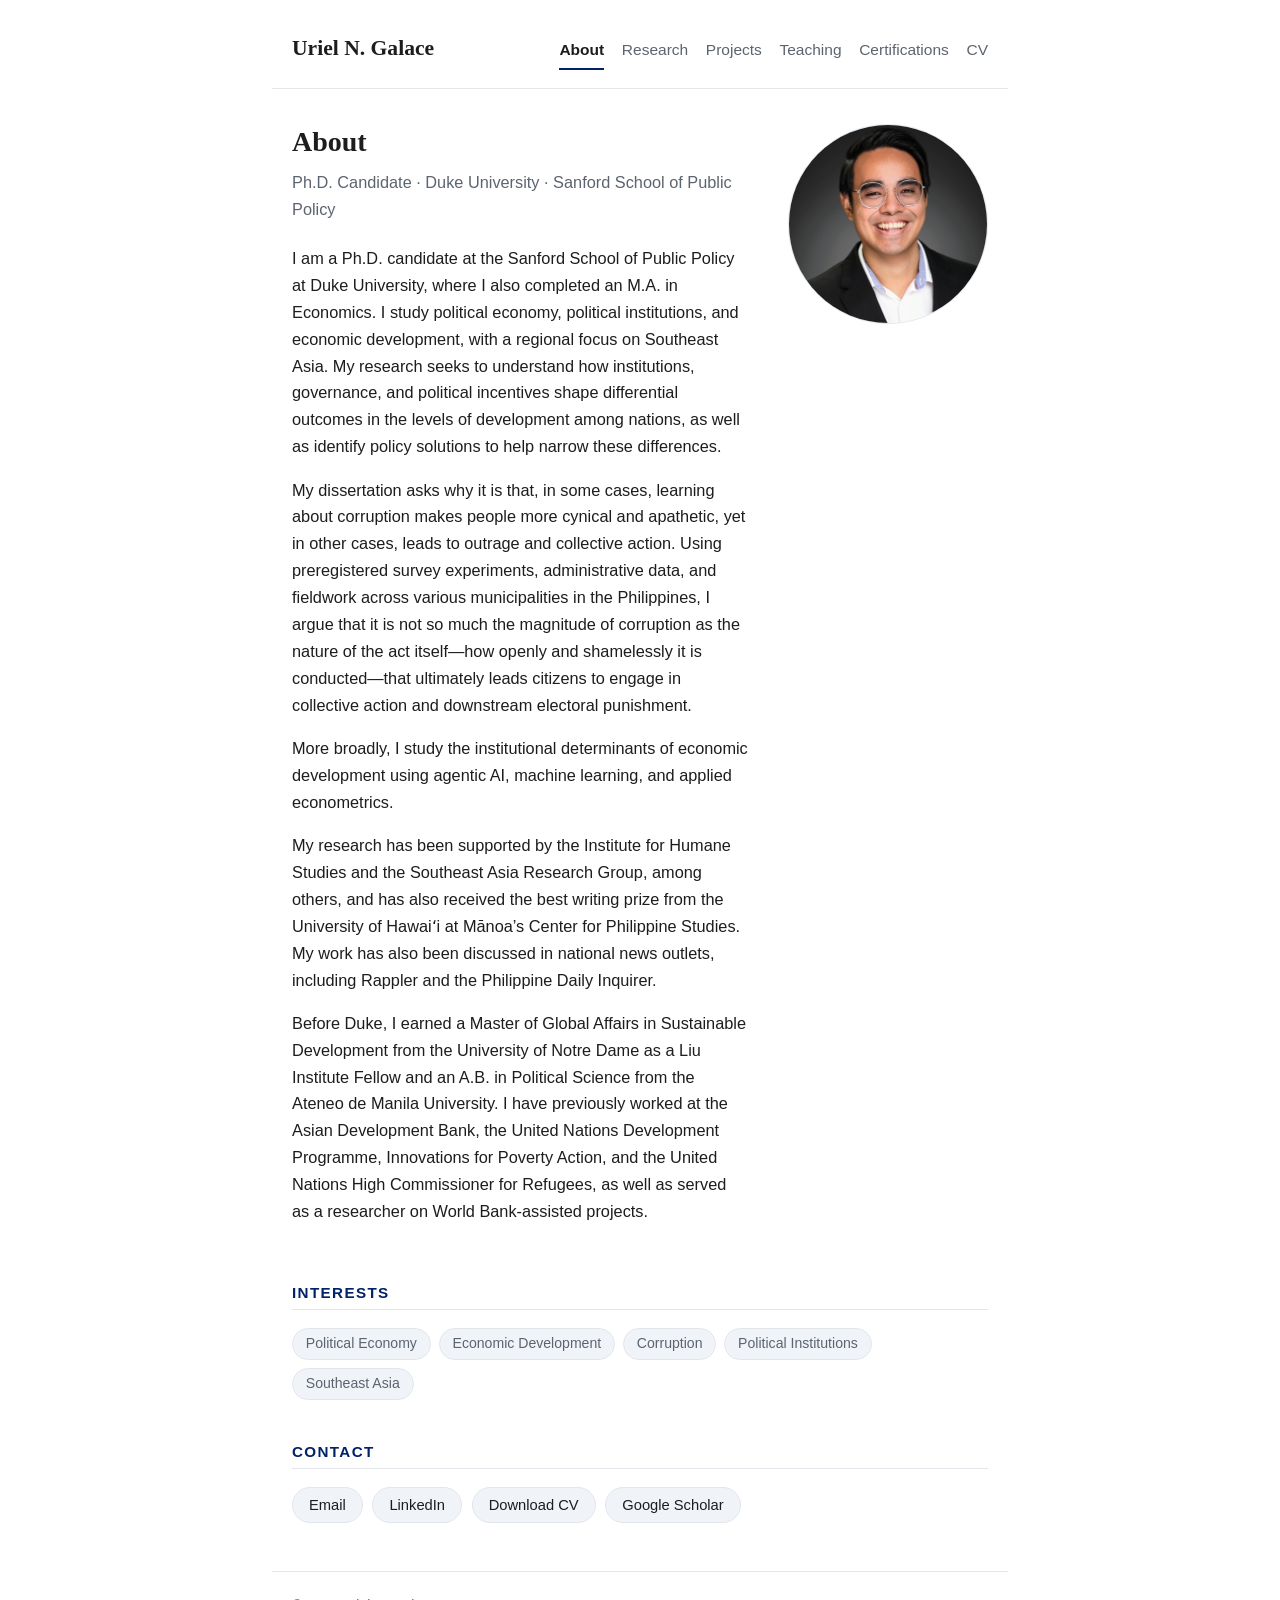
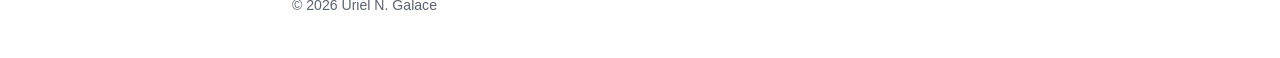
==== index.html @ 8cce321d "Update index.html" ====
<!DOCTYPE html>
<html lang="en">
<head>
  <meta charset="utf-8">
  <meta name="viewport" content="width=device-width, initial-scale=1">
  <title>Uriel N. Galace</title>
  <meta name="description" content="Uriel N. Galace is a Ph.D. Candidate in Public Policy at Duke University studying political economy, political institutions, and economic development.">
  <link rel="icon" type="image/png" href="assets/img/favicon.png">
  <link rel="stylesheet" href="assets/css/style.css">
</head>
<body>

<header>
  <a class="site-name" href="index.html">Uriel N. Galace</a>
  <nav>
    <a href="index.html" class="active">About</a>
    <a href="research.html">Research</a>
    <a href="projects.html">Projects</a>
    <a href="teaching.html">Teaching</a>
    <a href="certifications.html">Certifications</a>
    <a href="cv.html">CV</a>
  </nav>
</header>

<main>
  <div class="profile-grid">
    <div class="lede">
      <h1>About</h1>
      <p class="role">Ph.D. Candidate · Duke University · Sanford School of Public Policy</p>

      <p>I am a Ph.D. candidate at the Sanford School of Public Policy at Duke University,
      where I also completed an M.A. in Economics. I study political economy,
      political institutions, and economic development, with a regional focus on
      Southeast Asia. My research seeks to understand how institutions, governance, and 
      political incentives shape differential outcomes in the levels of development among nations, 
      as well as identify policy solutions to help narrow these differences.</p>

      <p>My dissertation asks why it is that, in some cases, learning about corruption
      makes people more cynical and apathetic, yet in other cases, leads to outrage and
      collective action. Using preregistered survey experiments, administrative data, and
      fieldwork across various municipalities in the Philippines, I argue that it is not
      so much the magnitude of corruption as the nature of the act itself&mdash;how openly and
      shamelessly it is conducted&mdash;that ultimately leads citizens to engage in collective
      action and downstream electoral punishment.</p>

      <p>More broadly, I study the institutional determinants of economic 
      development using agentic AI, machine learning, and applied econometrics.</p>

      <p>My research has been supported by the Institute for Humane Studies and the
      Southeast Asia Research Group, among others, and has also received the best
      writing prize from the University of Hawai&#699;i at M&#257;noa&rsquo;s Center for
      Philippine Studies. My work has also been discussed in national news outlets, including Rappler
      and the Philippine Daily Inquirer.</p>

      <p>Before Duke, I earned a Master of Global Affairs in Sustainable Development from
      the University of Notre Dame as a Liu Institute Fellow and an A.B. in Political Science
      from the Ateneo de Manila University. I have previously worked at the Asian
      Development Bank, the United Nations Development Programme, Innovations for Poverty
      Action, and the United Nations High Commissioner for Refugees, as well as served as a
      researcher on World Bank-assisted projects.</p>
    </div>

    <div class="photo">
      <img class="avatar" src="assets/img/profile.jpg" alt="Portrait of Uriel N. Galace">
    </div>
  </div>

  <h2>Interests</h2>
  <ul class="chips">
    <li>Political Economy</li>
    <li>Economic Development</li>
    <li>Corruption</li>
    <li>Political Institutions</li>
    <li>Southeast Asia</li>
  </ul>

  <h2>Contact</h2>
  <div class="contact-links">
    <a href="mailto:uriel.galace@duke.edu">Email</a>
    <a href="https://www.linkedin.com/in/galaceuriel" target="_blank" rel="noopener">LinkedIn</a>
    <a href="assets/pdf/Galace_CV.pdf">Download CV</a>
    <a href="https://scholar.google.com/citations?user=NYok-lgAAAAJ&amp;hl=en" target="_blank" rel="noopener">Google Scholar</a>
    <!-- Add once the profile exists:
    <a href="https://github.com/YOUR_USERNAME" target="_blank" rel="noopener">GitHub</a>
    -->
  </div>
</main>

<footer>
  &copy; 2026 Uriel N. Galace
</footer>

</body>
</html>
---- assets/css/style.css ----
/* ==========================================================================
   Uriel N. Galace — personal academic website
   One stylesheet for every page. Colors live in the :root variables below;
   dark mode is automatic (follows the visitor's system setting).
   ========================================================================== */

:root {
  --bg: #ffffff;
  --bg-card: #f7f8fa;
  --text: #1d1d1f;
  --muted: #5c6470;
  --accent: #012169;        /* Duke navy */
  --link: #0e5aa7;
  --border: #e3e6ea;
  --pill-bg: #f0f3f7;
}

@media (prefers-color-scheme: dark) {
  :root {
    --bg: #14161a;
    --bg-card: #1d2026;
    --text: #e9eaec;
    --muted: #a0a7b1;
    --accent: #9db8e8;
    --link: #8ab4f8;
    --border: #2c3037;
    --pill-bg: #21252c;
  }
}

* { box-sizing: border-box; }

html { scroll-behavior: smooth; }

body {
  margin: 0;
  background: var(--bg);
  color: var(--text);
  font-family: -apple-system, BlinkMacSystemFont, "Segoe UI", Roboto, Helvetica, Arial, sans-serif;
  font-size: 1.0rem;
  line-height: 1.65;
}

h1, h2, h3, .site-name {
  font-family: "Iowan Old Style", "Palatino Linotype", Palatino, Georgia, serif;
  font-weight: 600;
  line-height: 1.25;
}

a { color: var(--link); text-decoration: none; }
a:hover { text-decoration: underline; }

/* ---- Header & navigation ------------------------------------------------ */

header {
  max-width: 46rem;
  margin: 0 auto;
  padding: 2.2rem 1.25rem 0.8rem;
  border-bottom: 1px solid var(--border);
  display: flex;
  flex-wrap: wrap;
  align-items: baseline;
  justify-content: space-between;
  gap: 0.4rem 1.5rem;
}

.site-name {
  font-size: 1.35rem;
  color: var(--text);
}
.site-name:hover { text-decoration: none; color: var(--accent); }

nav { display: flex; flex-wrap: wrap; gap: 1.1rem; padding-bottom: 0.35rem; }

nav a { color: var(--muted); font-size: 0.97rem; padding-bottom: 0.3rem; }
nav a:hover { color: var(--text); text-decoration: none; }
nav a.active {
  color: var(--text);
  border-bottom: 2px solid var(--accent);
  font-weight: 600;
}

/* ---- Layout ------------------------------------------------------------- */

main {
  max-width: 46rem;
  margin: 0 auto;
  padding: 2.2rem 1.25rem 3rem;
}

h1 { font-size: 1.75rem; margin: 0 0 1.2rem; }

h2 {
  font-size: 0.95rem;
  font-family: -apple-system, BlinkMacSystemFont, "Segoe UI", Roboto, sans-serif;
  font-weight: 700;
  letter-spacing: 0.09em;
  text-transform: uppercase;
  color: var(--accent);
  border-bottom: 1px solid var(--border);
  padding-bottom: 0.45rem;
  margin: 2.6rem 0 1.1rem;
}

h3 { font-size: 1.15rem; margin: 1.6rem 0 0.25rem; }

footer {
  max-width: 46rem;
  margin: 0 auto;
  padding: 1.4rem 1.25rem 2.5rem;
  border-top: 1px solid var(--border);
  color: var(--muted);
  font-size: 0.88rem;
}

/* ---- About page --------------------------------------------------------- */

.profile-grid {
  display: grid;
  grid-template-columns: 1fr 200px;
  gap: 0 2.5rem;
  align-items: start;
}

.avatar {
  width: 200px;
  height: 200px;
  object-fit: cover;
  /* The 2:3 portrait has its hairline 5.3% down. Anchoring the crop at 12%
     leaves only a few pixels between the top of the hair and the circle. */
  object-position: center 12%;
  border-radius: 50%;
  border: 1px solid var(--border);
}

.lede { font-size: 1.02rem; }
.lede p:first-child { margin-top: 0; }

.role {
  color: var(--muted);
  margin: -0.6rem 0 1.4rem;
  font-size: 1.02rem;
}

/* Interest chips */
.chips { list-style: none; padding: 0; margin: 0.6rem 0 0; display: flex; flex-wrap: wrap; gap: 0.5rem; }
.chips li {
  background: var(--pill-bg);
  border: 1px solid var(--border);
  border-radius: 999px;
  padding: 0.22rem 0.8rem;
  font-size: 0.88rem;
  color: var(--muted);
}

/* Contact buttons */
.contact-links { display: flex; flex-wrap: wrap; gap: 0.6rem; margin-top: 0.9rem; }
.contact-links a {
  border: 1px solid var(--border);
  border-radius: 999px;
  padding: 0.32rem 1rem;
  font-size: 0.92rem;
  color: var(--text);
  background: var(--pill-bg);
}
.contact-links a:hover { border-color: var(--accent); color: var(--accent); text-decoration: none; }

/* News list */
.news { list-style: none; padding: 0; margin: 0; }
.news li {
  display: grid;
  grid-template-columns: 7.5rem 1fr;
  gap: 1rem;
  padding: 0.45rem 0;
}
.news .date { color: var(--muted); font-size: 0.92rem; white-space: nowrap; }

/* ---- Research page ------------------------------------------------------ */

.pub { margin-bottom: 1.9rem; }
.pub h3 { margin-bottom: 0.3rem; }
.pub .meta { color: var(--muted); font-size: 0.93rem; margin: 0 0 0.5rem; }
.pub .meta .status { color: var(--accent); font-weight: 600; }

details.abstract {
  border-left: 3px solid var(--border);
  padding-left: 1rem;
  margin-top: 0.5rem;
}
details.abstract summary {
  cursor: pointer;
  color: var(--link);
  font-size: 0.93rem;
  user-select: none;
}
details.abstract p { color: var(--muted); font-size: 0.95rem; }

/* ---- Projects page ------------------------------------------------------ */

.card {
  background: var(--bg-card);
  border: 1px solid var(--border);
  border-radius: 12px;
  padding: 1.1rem 1.3rem;
  margin-bottom: 1.1rem;
}
.card h3 { margin-top: 0.2rem; }
.card .meta { color: var(--muted); font-size: 0.92rem; margin: 0 0 0.5rem; }
.card p:last-child { margin-bottom: 0.3rem; }

.map-pair {
  display: grid;
  grid-template-columns: 1fr 1fr;
  gap: 0.8rem;
  /* Sits between the card heading and its paragraph, so it is capped well
     short of the text column to stay a supporting figure, not the headline. */
  max-width: 440px;
  margin: 0.7rem 0 1.1rem;
}
.map-pair a { display: block; }
.map-pair img {
  display: block;
  width: 100%;
  height: auto;
  /* The maps are drawn on an opaque white canvas, so they keep a light
     background in dark mode; the border stops them floating on the page. */
  background: #ffffff;
  border: 1px solid var(--border);
  border-radius: 8px;
}

/* ---- Teaching page ------------------------------------------------------ */

.teach { margin-bottom: 1.6rem; }
.teach .meta { color: var(--muted); font-size: 0.93rem; margin: 0.1rem 0 0.5rem; }
.teach ul { margin: 0.4rem 0 0; padding-left: 1.2rem; }
.teach li { margin-bottom: 0.25rem; }

/* ---- Certifications page ------------------------------------------------ */

.certs { list-style: none; padding: 0; margin: 0; }
.certs li {
  padding: 0.7rem 0;
  border-bottom: 1px solid var(--border);
}
.certs li:last-child { border-bottom: none; }
.cert-name { display: block; font-weight: 600; }
.cert-meta { display: block; color: var(--muted); font-size: 0.92rem; margin-top: 0.1rem; }
.certs a { display: inline-block; font-size: 0.9rem; margin-top: 0.25rem; }

/* ---- CV page ------------------------------------------------------------ */

.btn-primary {
  display: inline-block;
  background: var(--accent);
  color: #ffffff;
  border-radius: 8px;
  padding: 0.55rem 1.3rem;
  font-weight: 600;
}
.btn-primary:hover { text-decoration: none; opacity: 0.92; }
@media (prefers-color-scheme: dark) {
  .btn-primary { color: #14161a; }
}

.cv-frame {
  width: 100%;
  height: 78vh;
  border: 1px solid var(--border);
  border-radius: 10px;
  margin-top: 1.4rem;
}

/* ---- Small screens ------------------------------------------------------ */

@media (max-width: 700px) {
  .profile-grid { grid-template-columns: 1fr; }
  .profile-grid .photo { order: -1; margin-bottom: 1.4rem; text-align: center; }
  .avatar { width: 170px; height: 170px; margin: 0 auto; }
  /* Stacked, a single map would otherwise render wider than it does in the
     two-up desktop layout, so cap it well below the container width. */
  .map-pair { grid-template-columns: 1fr; max-width: 260px; }
  .news li { grid-template-columns: 1fr; gap: 0; }
  header { padding-top: 1.6rem; }
}
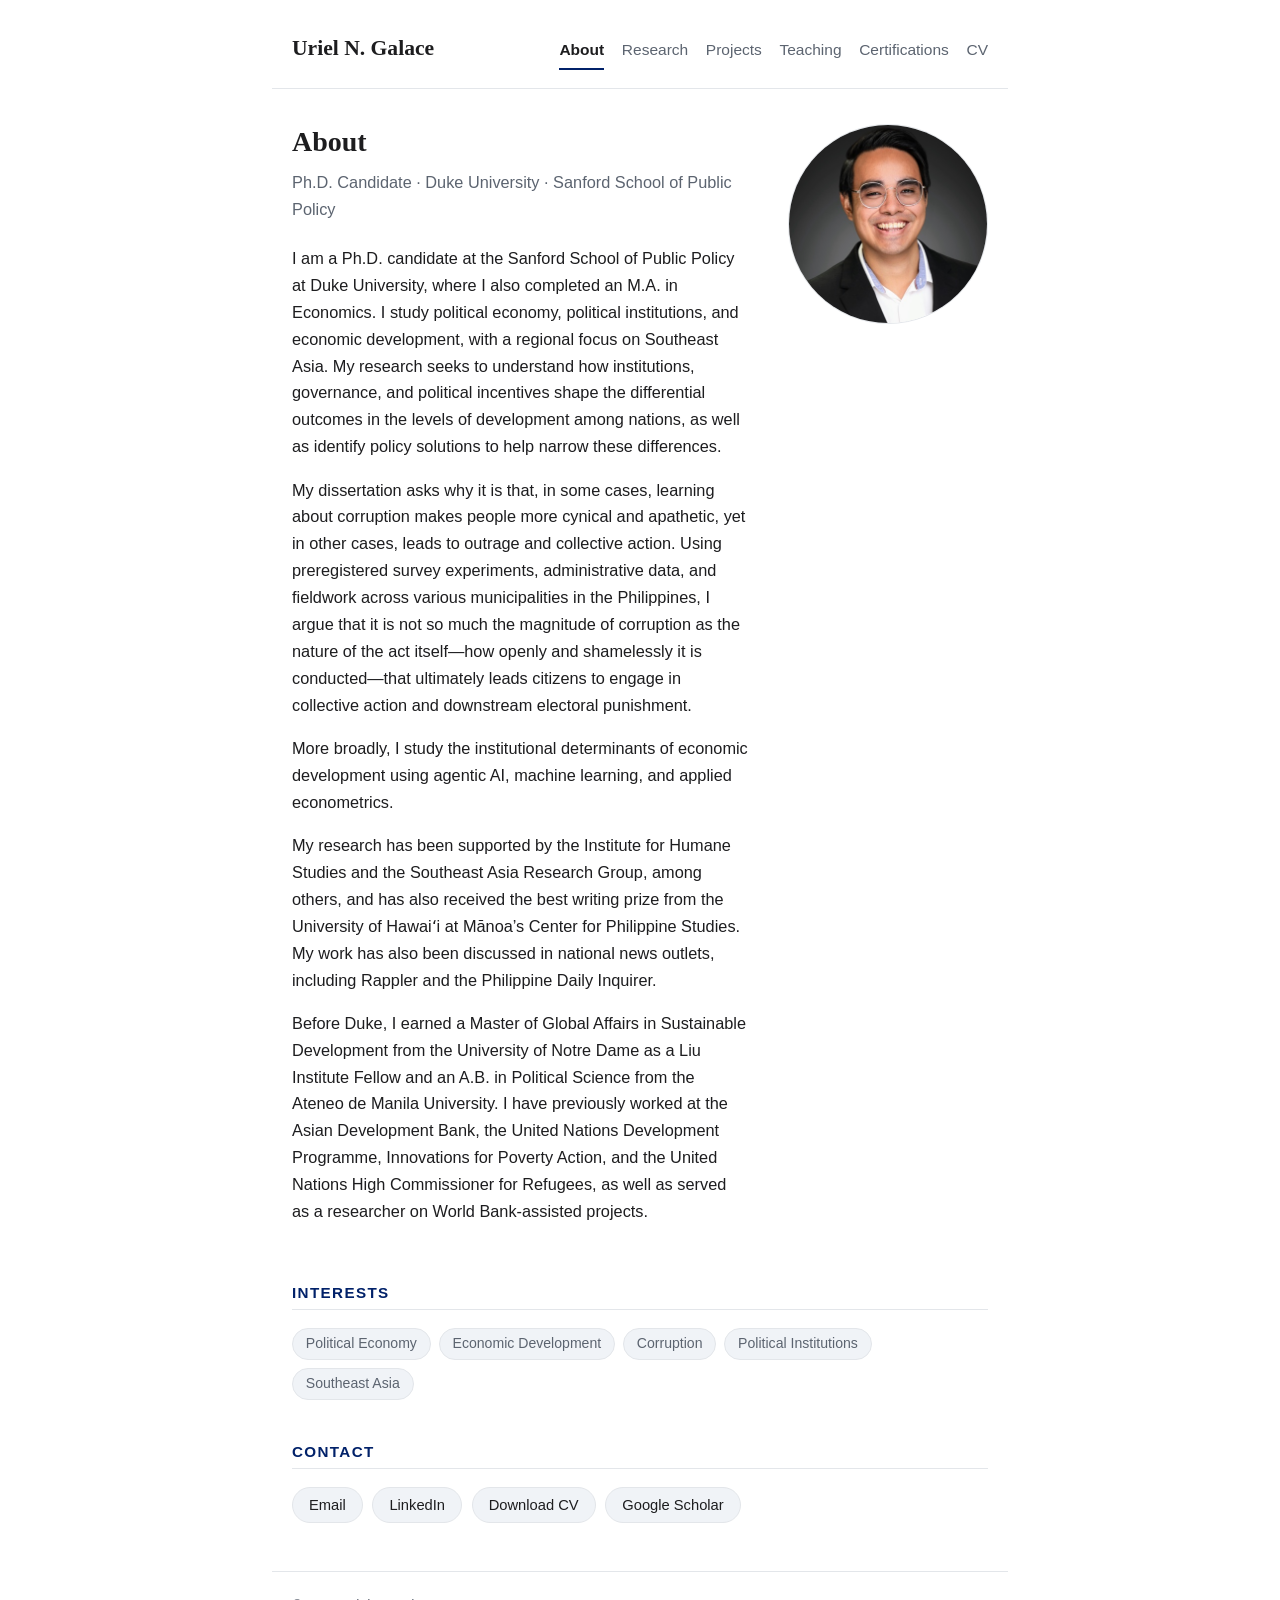
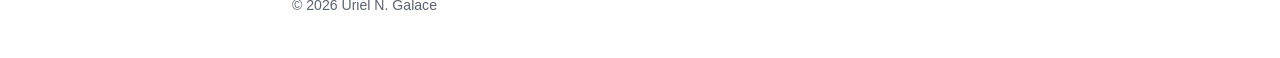
==== commit abb55ccf: "Update index.html" ====
--- a/index.html
+++ b/index.html
@@ -32,7 +32,7 @@
       where I also completed an M.A. in Economics. I study political economy,
       political institutions, and economic development, with a regional focus on
       Southeast Asia. My research seeks to understand how institutions, governance, and 
-      political incentives shape differential outcomes in the levels of development among nations, 
+      political incentives shape the differential outcomes in the levels of development among nations, 
       as well as identify policy solutions to help narrow these differences.</p>
 
       <p>My dissertation asks why it is that, in some cases, learning about corruption
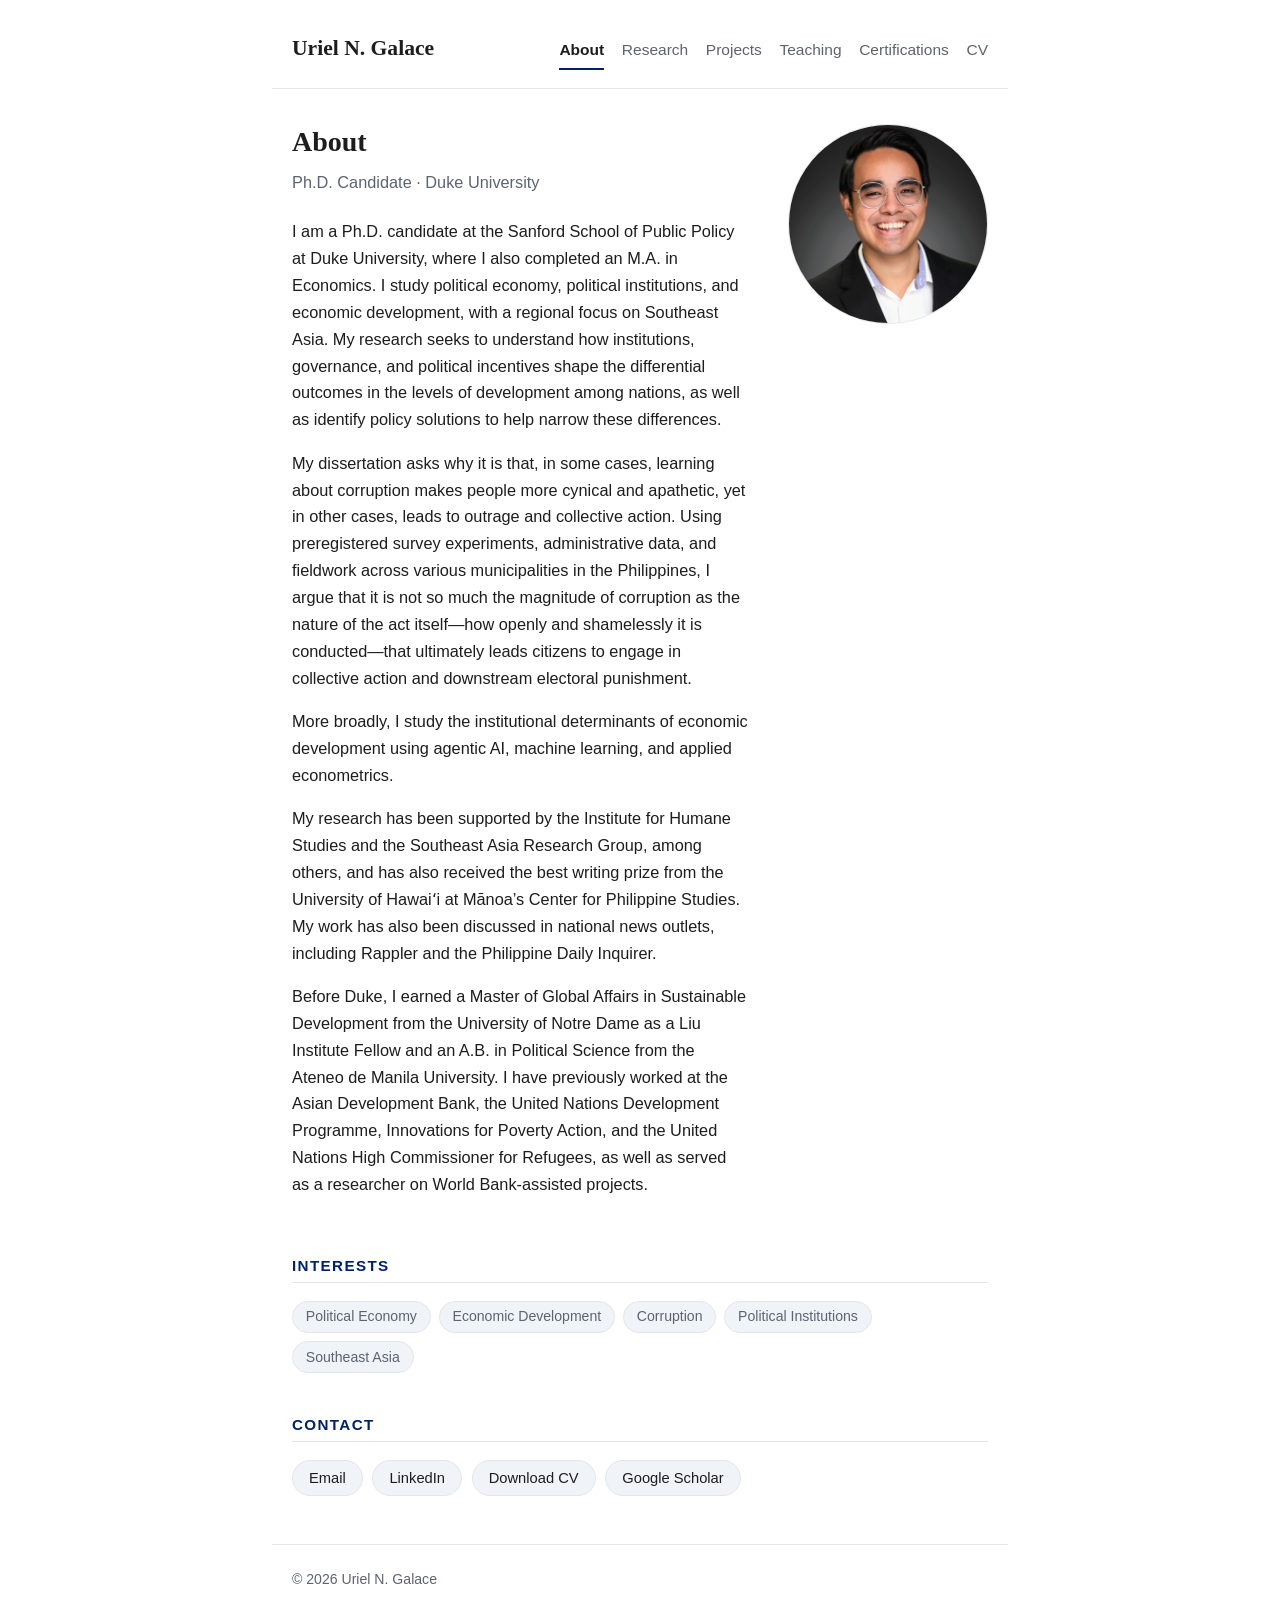
==== commit 5e2d5561: "Update index.html" ====
--- a/index.html
+++ b/index.html
@@ -26,7 +26,7 @@
   <div class="profile-grid">
     <div class="lede">
       <h1>About</h1>
-      <p class="role">Ph.D. Candidate · Duke University · Sanford School of Public Policy</p>
+      <p class="role">Ph.D. Candidate · Duke University</p>
 
       <p>I am a Ph.D. candidate at the Sanford School of Public Policy at Duke University,
       where I also completed an M.A. in Economics. I study political economy,
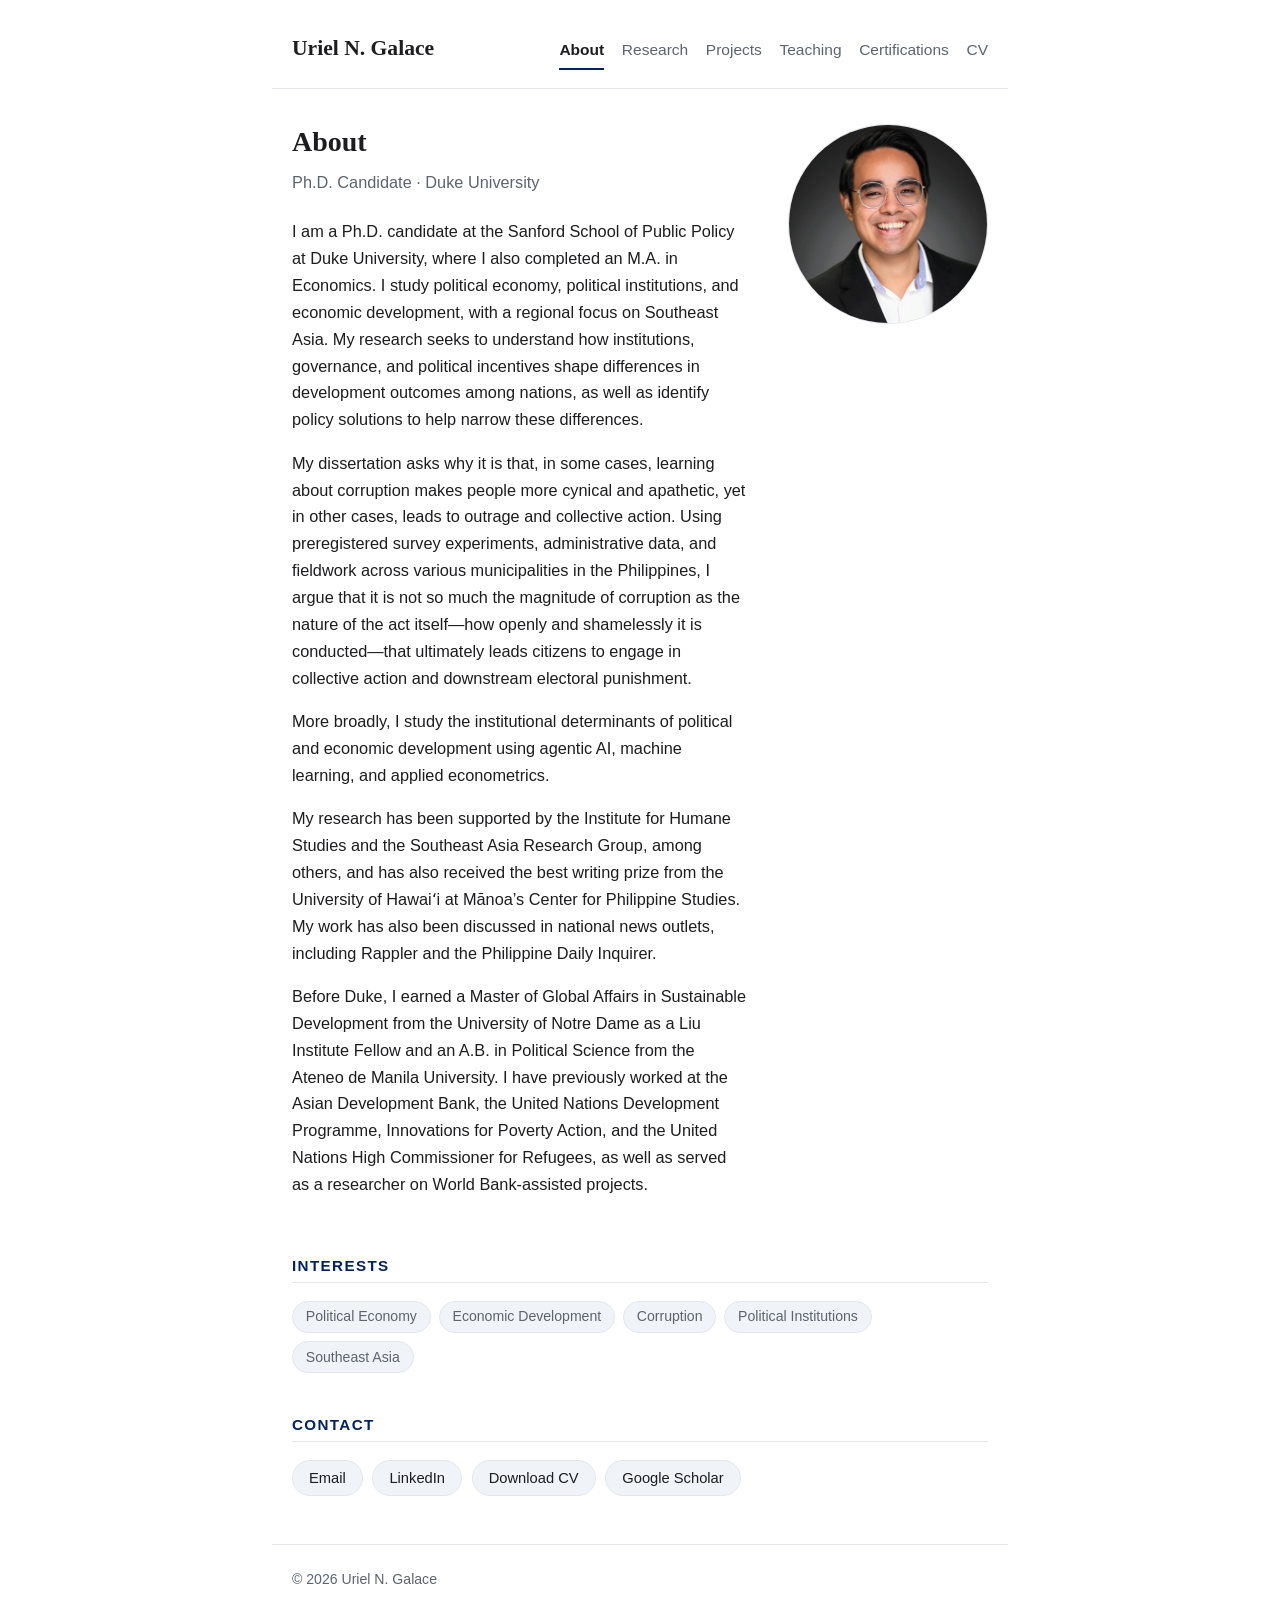
==== commit e69d0b55: "Update index.html" ====
--- a/index.html
+++ b/index.html
@@ -32,7 +32,7 @@
       where I also completed an M.A. in Economics. I study political economy,
       political institutions, and economic development, with a regional focus on
       Southeast Asia. My research seeks to understand how institutions, governance, and 
-      political incentives shape the differential outcomes in the levels of development among nations, 
+      political incentives shape differences in development outcomes among nations, 
       as well as identify policy solutions to help narrow these differences.</p>
 
       <p>My dissertation asks why it is that, in some cases, learning about corruption
@@ -43,7 +43,7 @@
       shamelessly it is conducted&mdash;that ultimately leads citizens to engage in collective
       action and downstream electoral punishment.</p>
 
-      <p>More broadly, I study the institutional determinants of economic 
+      <p>More broadly, I study the institutional determinants of political and economic 
       development using agentic AI, machine learning, and applied econometrics.</p>
 
       <p>My research has been supported by the Institute for Humane Studies and the
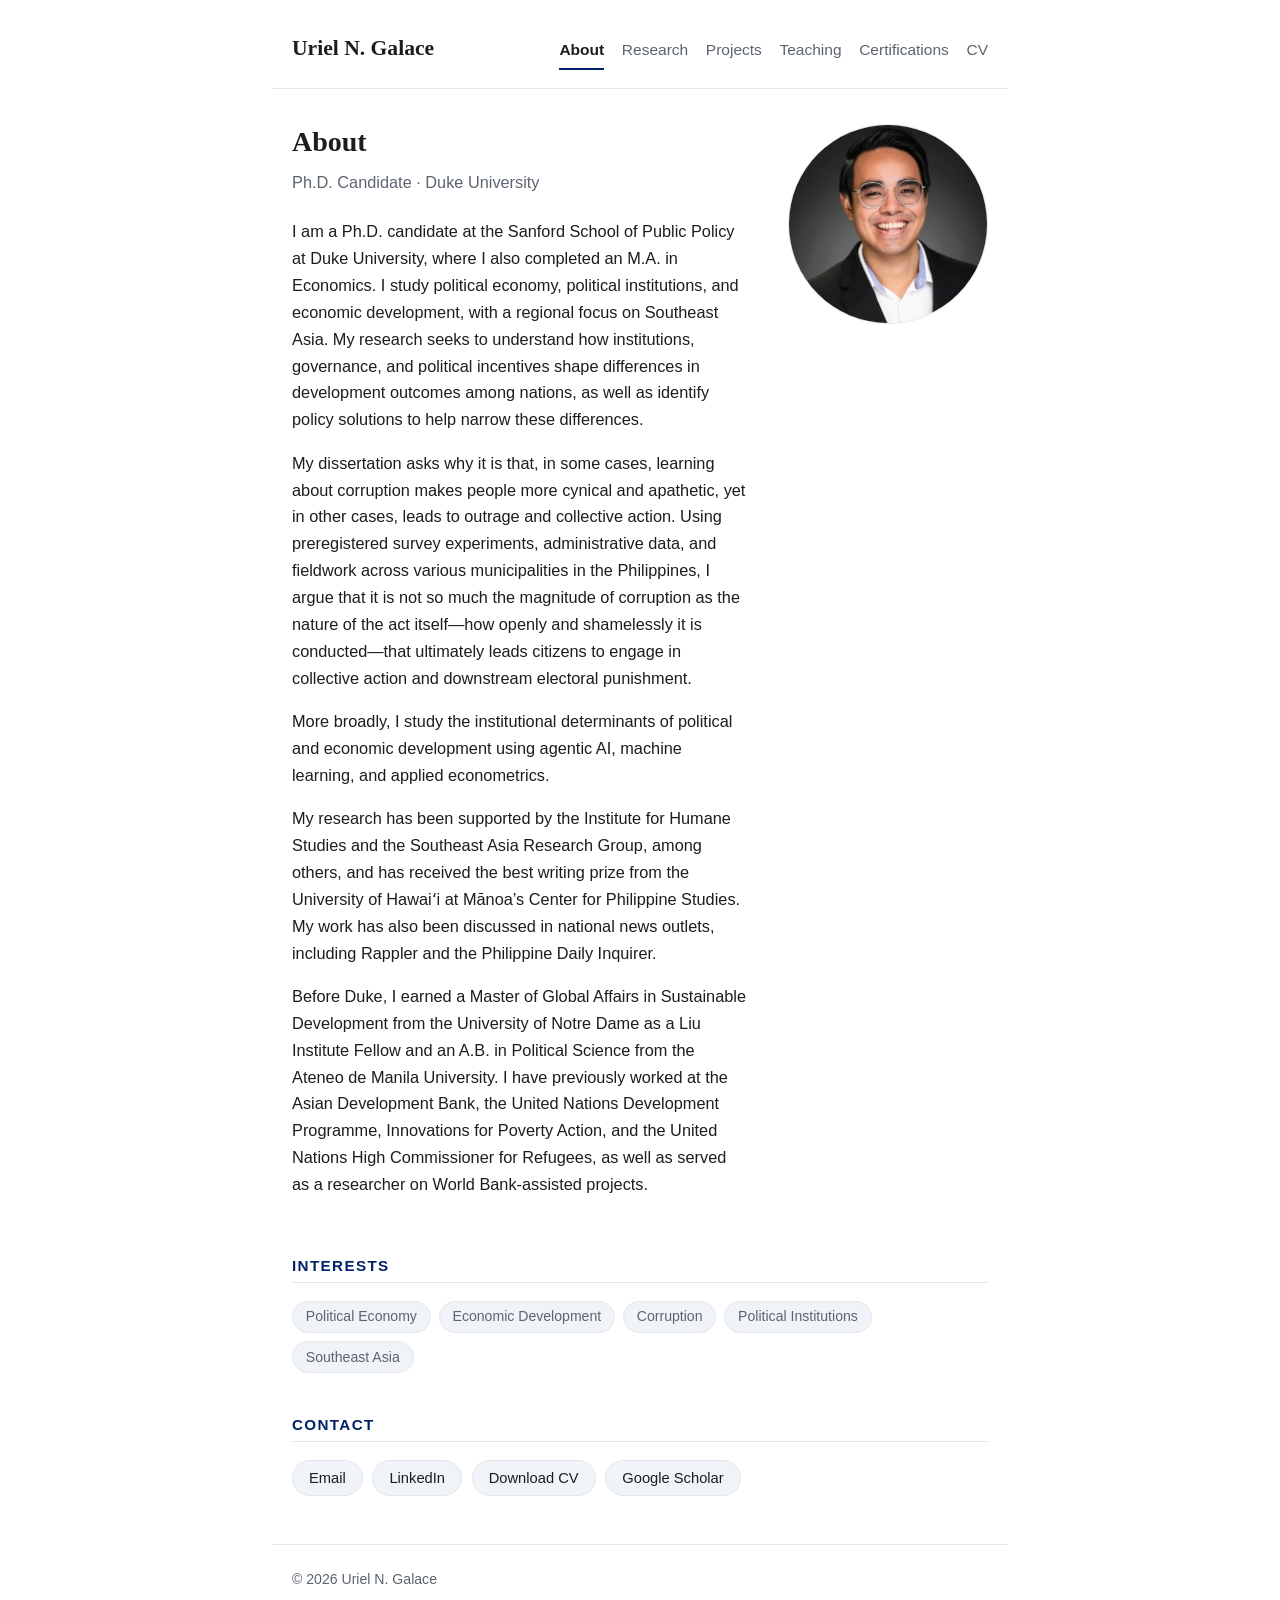
==== commit f60d0897: "Update index.html" ====
--- a/index.html
+++ b/index.html
@@ -4,7 +4,7 @@
   <meta charset="utf-8">
   <meta name="viewport" content="width=device-width, initial-scale=1">
   <title>Uriel N. Galace</title>
-  <meta name="description" content="Uriel N. Galace is a Ph.D. Candidate in Public Policy at Duke University studying political economy, political institutions, and economic development.">
+  <meta name="description" content="Uriel N. Galace is a Ph.D. Candidate at Duke University studying political economy, political institutions, and economic development.">
   <link rel="icon" type="image/png" href="assets/img/favicon.png">
   <link rel="stylesheet" href="assets/css/style.css">
 </head>
@@ -47,7 +47,7 @@
       development using agentic AI, machine learning, and applied econometrics.</p>
 
       <p>My research has been supported by the Institute for Humane Studies and the
-      Southeast Asia Research Group, among others, and has also received the best
+      Southeast Asia Research Group, among others, and has received the best
       writing prize from the University of Hawai&#699;i at M&#257;noa&rsquo;s Center for
       Philippine Studies. My work has also been discussed in national news outlets, including Rappler
       and the Philippine Daily Inquirer.</p>
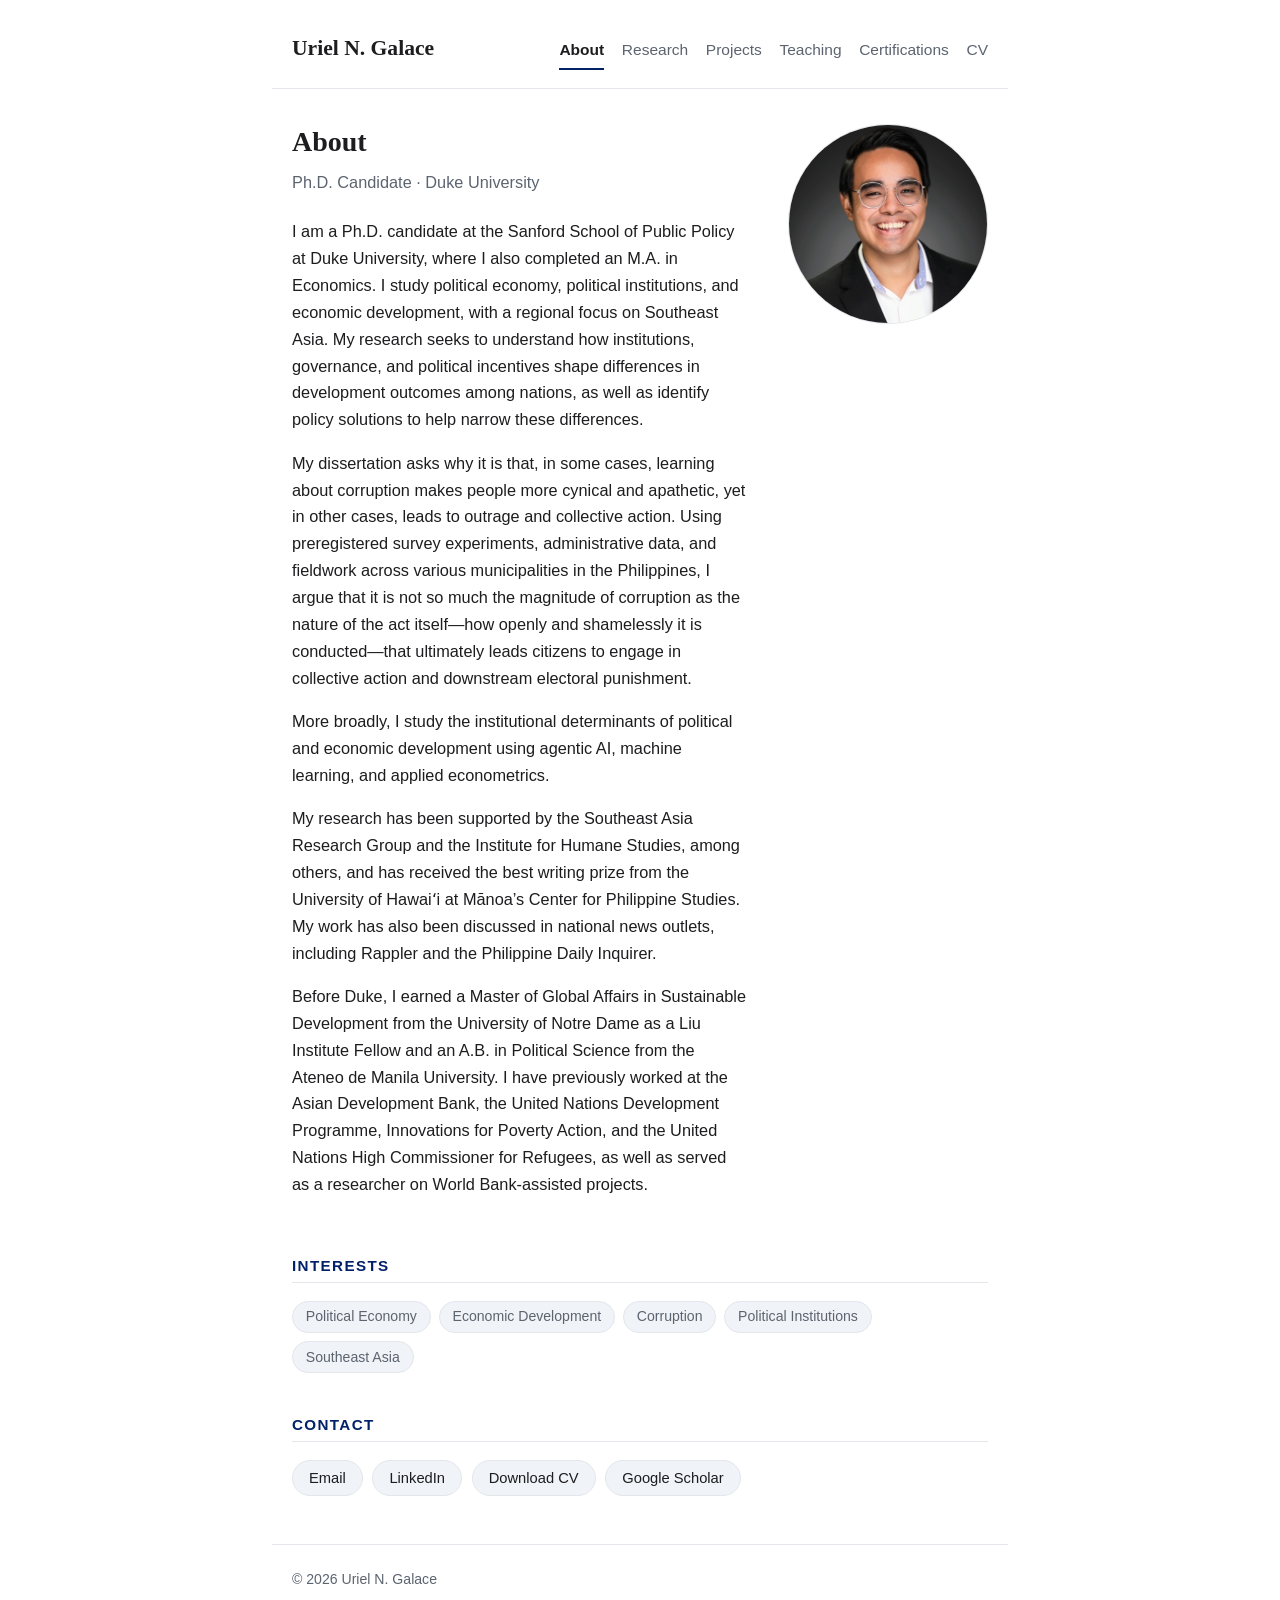
==== commit e6b754d7: "Update index.html" ====
--- a/index.html
+++ b/index.html
@@ -46,8 +46,8 @@
       <p>More broadly, I study the institutional determinants of political and economic 
       development using agentic AI, machine learning, and applied econometrics.</p>
 
-      <p>My research has been supported by the Institute for Humane Studies and the
-      Southeast Asia Research Group, among others, and has received the best
+      <p>My research has been supported by the Southeast Asia Research Group and the
+      Institute for Humane Studies, among others, and has received the best
       writing prize from the University of Hawai&#699;i at M&#257;noa&rsquo;s Center for
       Philippine Studies. My work has also been discussed in national news outlets, including Rappler
       and the Philippine Daily Inquirer.</p>
--- a/assets/css/style.css
+++ b/assets/css/style.css
@@ -248,6 +248,46 @@
 .cert-meta { display: block; color: var(--muted); font-size: 0.92rem; margin-top: 0.1rem; }
 .certs a { display: inline-block; font-size: 0.9rem; margin-top: 0.25rem; }
 
+.cert-featured {
+  display: grid;
+  grid-template-columns: 1fr 1fr;
+  gap: 1.1rem;
+  margin: 1.4rem 0 2.2rem;
+}
+.cert-hero {
+  display: flex;
+  flex-direction: column;
+  background: var(--bg-card);
+  border: 1px solid var(--border);
+  border-radius: 12px;
+  padding: 1.1rem 1.3rem 1.2rem;
+}
+.cert-hero-kicker {
+  display: block;
+  font-size: 0.72rem;
+  font-weight: 700;
+  letter-spacing: 0.09em;
+  text-transform: uppercase;
+  color: var(--accent);
+  margin-bottom: 0.4rem;
+}
+.cert-hero-name {
+  display: block;
+  font-weight: 600;
+  font-size: 1.1rem;
+  line-height: 1.32;
+  margin-bottom: 0.25rem;
+}
+.cert-hero-meta {
+  display: block;
+  color: var(--muted);
+  font-size: 0.9rem;
+  margin-bottom: 0.65rem;
+}
+.cert-hero-desc { font-size: 0.92rem; margin: 0 0 0.95rem; }
+/* Pushes the link to the card foot so both cards align regardless of text length. */
+.cert-hero a { font-size: 0.9rem; margin-top: auto; align-self: flex-start; }
+
 /* ---- CV page ------------------------------------------------------------ */
 
 .btn-primary {
@@ -280,6 +320,7 @@
   /* Stacked, a single map would otherwise render wider than it does in the
      two-up desktop layout, so cap it well below the container width. */
   .map-pair { grid-template-columns: 1fr; max-width: 260px; }
+  .cert-featured { grid-template-columns: 1fr; gap: 0.9rem; }
   .news li { grid-template-columns: 1fr; gap: 0; }
   header { padding-top: 1.6rem; }
 }
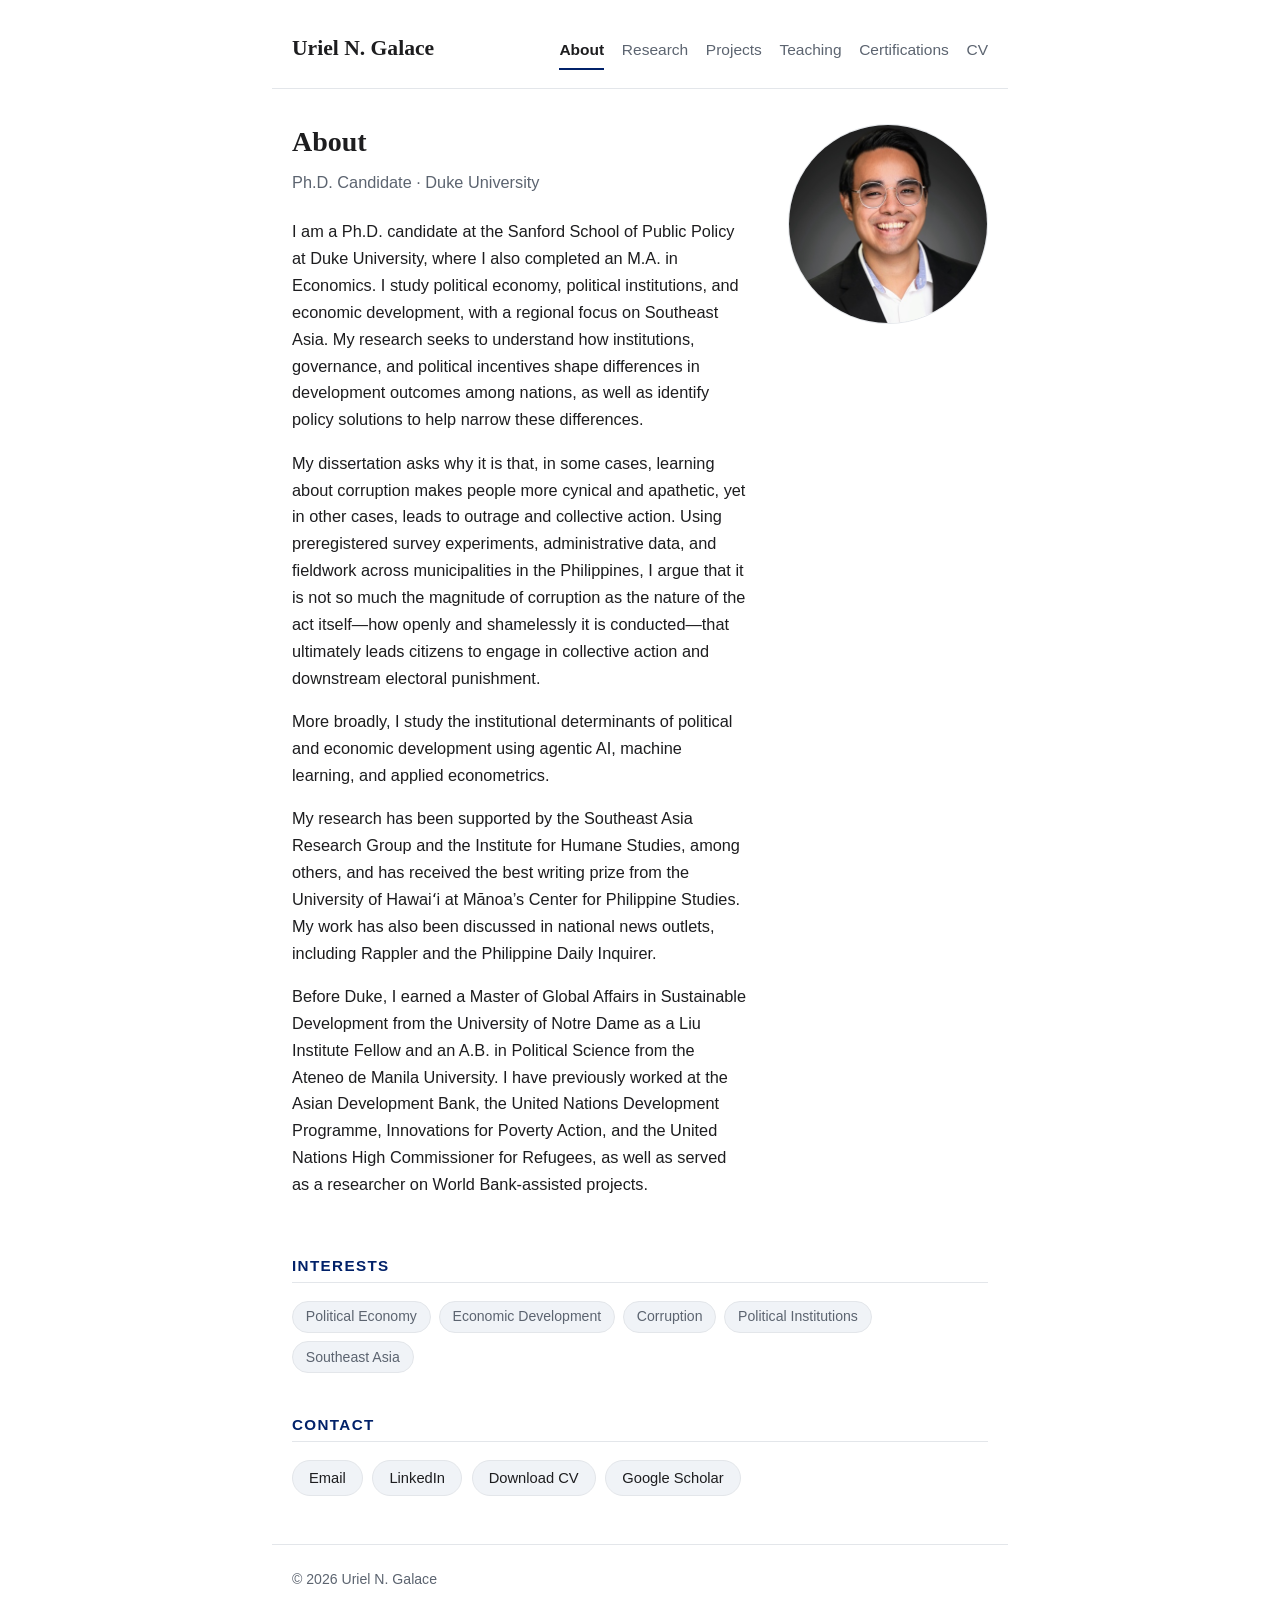
==== commit a6a56425: "Update index.html" ====
--- a/index.html
+++ b/index.html
@@ -38,7 +38,7 @@
       <p>My dissertation asks why it is that, in some cases, learning about corruption
       makes people more cynical and apathetic, yet in other cases, leads to outrage and
       collective action. Using preregistered survey experiments, administrative data, and
-      fieldwork across various municipalities in the Philippines, I argue that it is not
+      fieldwork across municipalities in the Philippines, I argue that it is not
       so much the magnitude of corruption as the nature of the act itself&mdash;how openly and
       shamelessly it is conducted&mdash;that ultimately leads citizens to engage in collective
       action and downstream electoral punishment.</p>
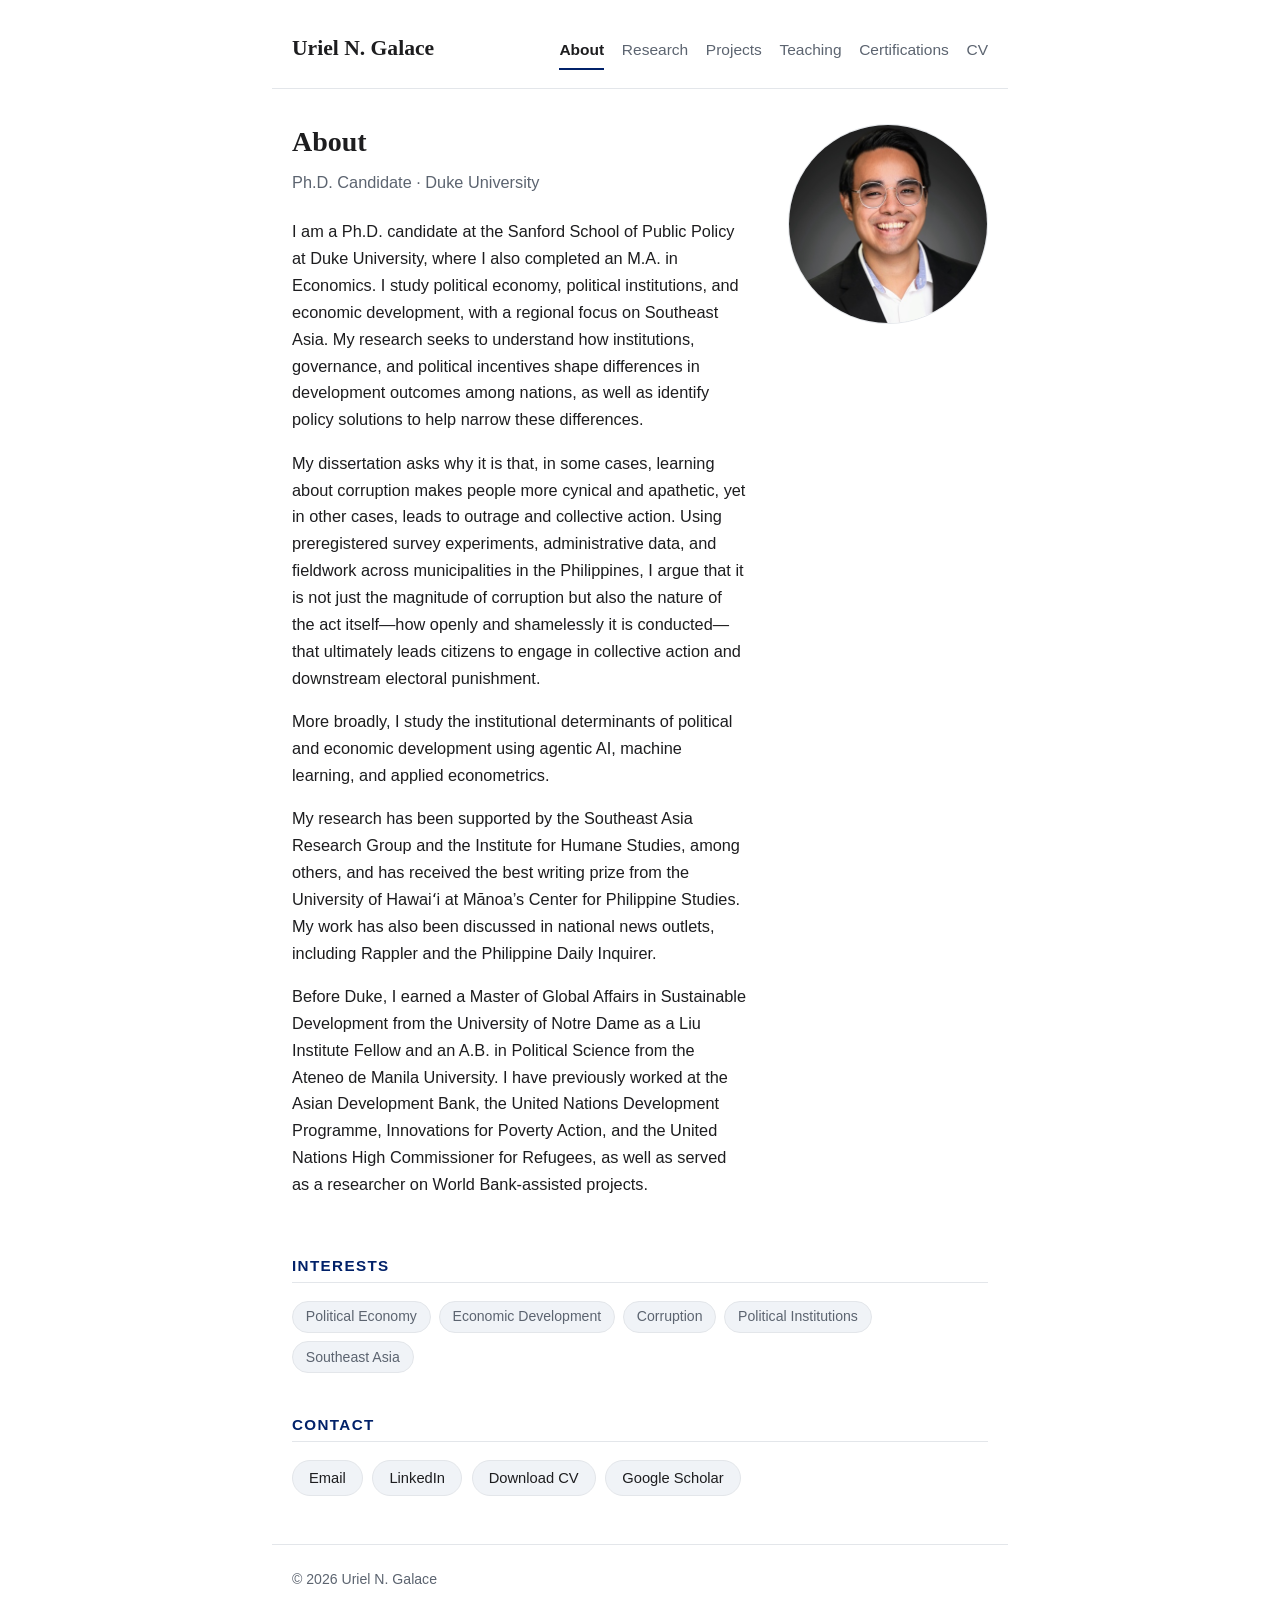
==== commit 4b46d3d1: "Update index.html" ====
--- a/index.html
+++ b/index.html
@@ -38,8 +38,8 @@
       <p>My dissertation asks why it is that, in some cases, learning about corruption
       makes people more cynical and apathetic, yet in other cases, leads to outrage and
       collective action. Using preregistered survey experiments, administrative data, and
-      fieldwork across municipalities in the Philippines, I argue that it is not
-      so much the magnitude of corruption as the nature of the act itself&mdash;how openly and
+      fieldwork across municipalities in the Philippines, I argue that it is not just the 
+      magnitude of corruption but also the nature of the act itself&mdash;how openly and
       shamelessly it is conducted&mdash;that ultimately leads citizens to engage in collective
       action and downstream electoral punishment.</p>
 
